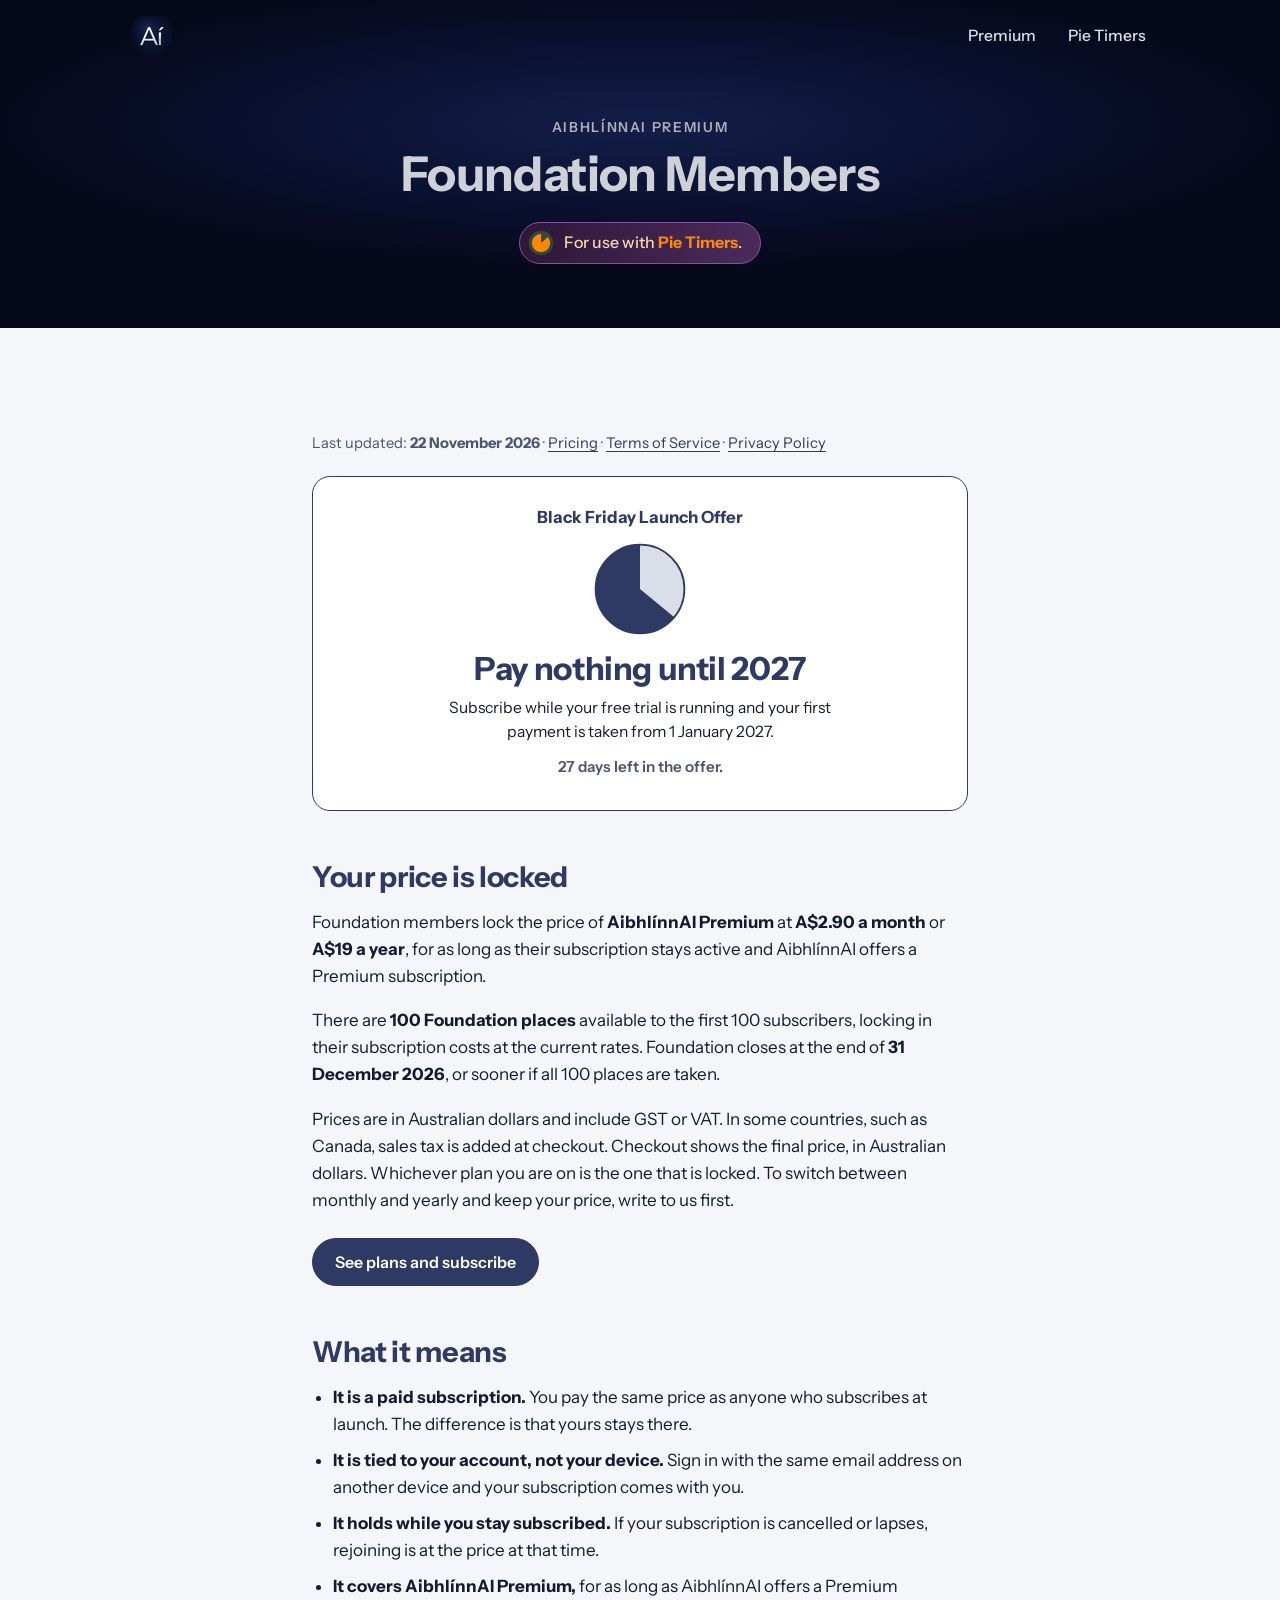
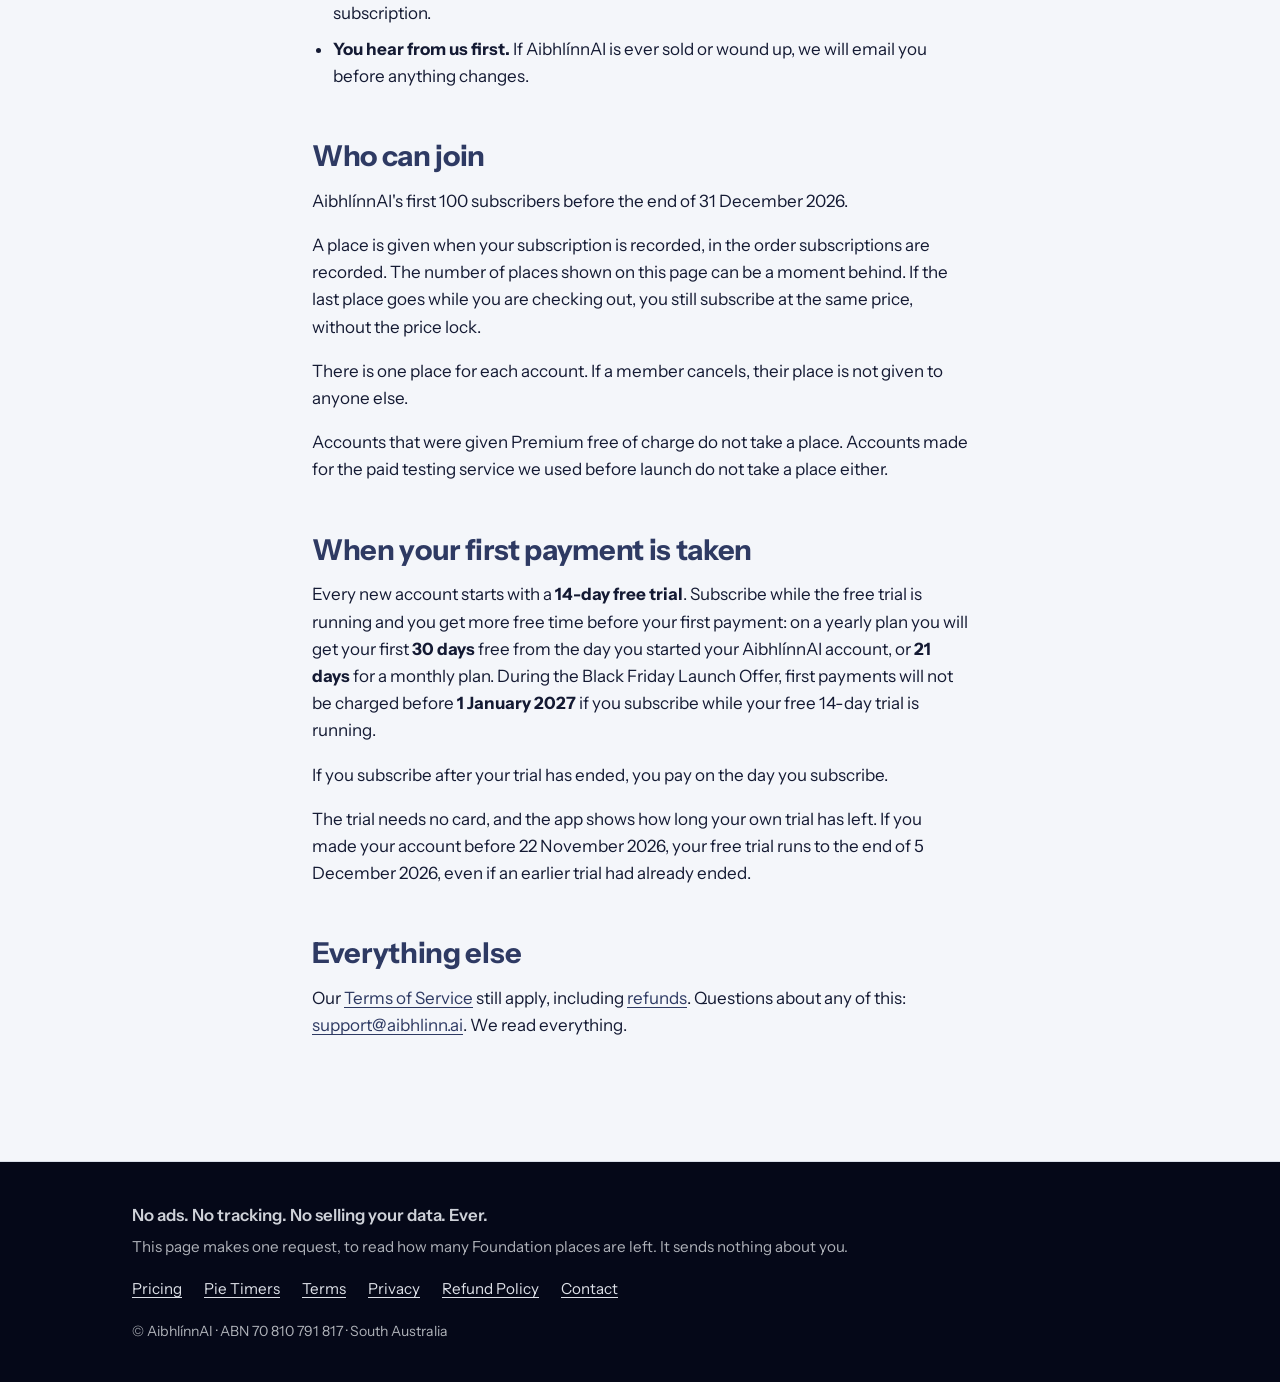
==== foundation.html @ 680a2323 "Foundation Members: the page moves here, in this site's branding The page that explains the Foundati" ====
<!DOCTYPE html>
<html lang="en-AU">
<head>
<meta charset="utf-8">
<meta name="viewport" content="width=device-width, initial-scale=1, viewport-fit=cover">
<title>Foundation Members | AibhlínnAI Premium</title>
<!-- The description carries no offer and no date, on purpose. Nothing can
     take a description down when an offer ends, so it must stay true
     without anyone touching it. The dated offer lives in the page, where
     foundation.js takes it down. -->
<meta name="description" content="Foundation members lock the price of AibhlínnAI Premium for as long as their subscription stays active. How the price lock works, who it is for, and when a first payment is taken.">
<link rel="canonical" href="https://premium.aibhlinn.ai/foundation.html">
<meta name="theme-color" content="#050818">
<meta name="color-scheme" content="light dark">
<link rel="icon" href="/favicon.ico" sizes="16x16 32x32 48x48">
<link rel="apple-touch-icon" href="/apple-touch-icon.png">
<link rel="stylesheet" href="/site.css">
<!-- Moved here from pietimers.aibhlinn.ai/foundation.html on 26 Nov 2026
     (Mal). The wording below is that page's, word for word. Not yet
     reviewed by a lawyer. Update "Last updated" if you change the terms. -->
</head>
<body>
<a class="skip" href="#main">Skip to content</a>

<header class="hero hero--slim">
  <nav class="bar wrap" aria-label="Main">
    <a class="brand" href="/" aria-label="AibhlínnAI Premium">
      <img src="/aibhlinn-mark-80.png" width="40" height="40" alt="">
    </a>
    <ul class="nav-links">
      <li><a href="/">Premium</a></li>
      <li><a href="https://pietimers.aibhlinn.ai/">Pie Timers</a></li>
    </ul>
  </nav>
  <div class="hero-body wrap">
    <p class="hero-eyebrow">AibhlínnAI Premium</p>
    <h1 class="premium-title">Foundation Members</h1>
    <p class="for-app">
      <svg viewBox="0 0 32 32" width="26" height="26" aria-hidden="true" focusable="false">
        <circle cx="16" cy="16" r="15" fill="#32493C"/>
        <path d="M16 16 24.39 8.73A11.1 11.1 0 1 1 16 4.9z" fill="#FF8A00"/>
      </svg>
      <span>For use with <strong>Pie Timers</strong>.</span>
    </p>
  </div>
</header>

<main id="main">
  <section class="section" aria-labelledby="locked-title">
    <div class="wrap narrow doc">
      <p class="doc-meta muted small">
        Last updated: <strong>22 November 2026</strong> ·
        <a href="/">Pricing</a> ·
        <a href="https://pietimers.aibhlinn.ai/terms.html">Terms of Service</a> ·
        <a href="https://pietimers.aibhlinn.ai/privacy.html">Privacy Policy</a>
      </p>

      <!-- The launch offer. foundation.js empties the pie across the offer
           and takes the hook and its condition down when the offer ends.
           Without JavaScript the card keeps the full pie and the caption
           written here. -->
      <div class="launch">
        <h2 class="launch-name">Black Friday Launch Offer</h2>
        <svg class="launch-pie" viewBox="-40 -40 80 80" aria-hidden="true" focusable="false">
          <circle class="launch-pie-base" r="37"/>
          <path class="launch-pie-left" id="launchPie" d="M 0 -37 A 37 37 0 1 1 0 37 A 37 37 0 1 1 0 -37 Z"/>
          <circle class="launch-pie-rim" r="37"/>
        </svg>
        <p class="launch-hook" id="launchHook">Pay nothing until 2027</p>
        <p class="launch-terms" id="launchTerms">Subscribe while your free trial
        is running and your first payment is taken from 1 January 2027.</p>
        <p class="launch-caption" id="launchCaption">The offer runs to the end of 31 December 2026.</p>
      </div>

      <h2 id="locked-title">Your price is locked</h2>
      <p>Foundation members lock the price of <strong>AibhlínnAI Premium</strong>
      at <strong>A$2.90 a month</strong> or <strong>A$19 a year</strong>, for as
      long as their subscription stays active and AibhlínnAI offers a Premium
      subscription.</p>
      <p>There are <strong>100 Foundation places</strong> available to the first
      100 subscribers, locking in their subscription costs at the current rates.
      Foundation closes at the end of <strong>31 December 2026</strong>, or
      sooner if all 100 places are taken.</p>
      <p id="foundationState" class="places" role="status" aria-live="polite" hidden></p>
      <p>Prices are in Australian dollars and include GST or VAT. In some countries,
      such as Canada, sales tax is added at checkout. Checkout shows the final
      price, in Australian dollars. Whichever plan
      you are on is the one that is locked. To switch between monthly and yearly
      and keep your price, write to us first.</p>

      <p class="actions"><a class="btn btn-primary" href="/">See plans and subscribe</a></p>

      <h2>What it means</h2>
      <ul class="doc-list">
        <li><strong>It is a paid subscription.</strong> You pay the same price as
        anyone who subscribes at launch. The difference is that yours stays
        there.</li>
        <li><strong>It is tied to your account, not your device.</strong> Sign in
        with the same email address on another device and your subscription comes
        with you.</li>
        <li><strong>It holds while you stay subscribed.</strong> If your
        subscription is cancelled or lapses, rejoining is at the price at that
        time.</li>
        <li><strong>It covers AibhlínnAI Premium,</strong> for as long as
        AibhlínnAI offers a Premium subscription.</li>
        <li><strong>You hear from us first.</strong> If AibhlínnAI is ever sold or
        wound up, we will email you before anything changes.</li>
      </ul>

      <h2>Who can join</h2>
      <p>AibhlínnAI's first 100 subscribers before the end of 31 December
      2026.</p>
      <p>A place is given when your subscription is recorded, in the order
      subscriptions are recorded. The number of places shown on this page can be a
      moment behind. If the last place goes while you are checking out, you still
      subscribe at the same price, without the price lock.</p>
      <p>There is one place for each account. If a member cancels, their place is
      not given to anyone else.</p>
      <p>Accounts that were given Premium free of charge do not take a place.
      Accounts made for the paid testing service we used before launch do not take
      a place either.</p>

      <h2>When your first payment is taken</h2>
      <p>Every new account starts with a <strong>14-day free trial</strong>.
      Subscribe while the free trial is running and you get more free time before
      your first payment: on a yearly plan you will get your first
      <strong>30 days</strong> free from the day you started your AibhlínnAI
      account, or <strong>21 days</strong> for a monthly plan. <span id="offerSentence">During
      the Black Friday Launch Offer, first payments will not be charged before
      <strong>1 January 2027</strong> if you subscribe while your free 14-day
      trial is running.</span></p>
      <p>If you subscribe after your trial has ended, you pay on the day you
      subscribe.</p>
      <p>The trial needs no card, and the app shows how long your own trial has
      left. If you made your account before 22 November 2026, your free trial
      runs to the end of 5 December 2026, even if an earlier trial had already
      ended.</p>

      <h2>Everything else</h2>
      <p>Our <a href="https://pietimers.aibhlinn.ai/terms.html">Terms of Service</a> still apply, including
      <a href="https://pietimers.aibhlinn.ai/terms.html#refunds">refunds</a>. Questions about any of this:
      <a href="mailto:support@aibhlinn.ai">support@aibhlinn.ai</a>.
      We read everything.</p>
    </div>
  </section>
</main>

<footer class="foot">
  <div class="wrap">
    <p class="promise">No ads. No tracking. No selling your data. Ever.</p>
    <p>This page makes one request, to read how many Foundation places are
    left. It sends nothing about you.</p>
    <nav class="foot-links" aria-label="Footer">
      <a href="/">Pricing</a>
      <a href="https://pietimers.aibhlinn.ai/">Pie Timers</a>
      <a href="https://pietimers.aibhlinn.ai/terms.html">Terms</a>
      <a href="https://pietimers.aibhlinn.ai/privacy.html">Privacy</a>
      <a href="https://pietimers.aibhlinn.ai/terms.html#refunds">Refund Policy</a>
      <a href="mailto:support@aibhlinn.ai">Contact</a>
    </nav>
    <p class="fine">© AibhlínnAI · ABN&nbsp;70&nbsp;810&nbsp;791&nbsp;817 · South Australia</p>
  </div>
</footer>

<script src="/foundation.js"></script>
</body>
</html>
---- site.css ----
/* ============================================================
   premium.aibhlinn.ai, where AibhlínnAI Premium is bought.
   Copied from the aibhlinn.ai repo's site.css; keep the two in step.
   ------------------------------------------------------------
   Colours come from brand/README.md and nowhere else:
     brand blue        #050818  grounds and dark surfaces
     blue on white     #2E3A63  the name and headings on light
     titanium          #CED1D8  the name and headings on dark,
                                with its sampled gradient stops
   The rule from that file holds here too: never the blue on dark,
   never the metal on white. The hero is always navy, because the
   logo artwork has its navy ground baked in. Everything below the
   hero follows the visitor's light or dark setting.

   Pie Timers' purple, green and orange appear only inside the Pie
   Timers card. They are that app's colours, not the suite's.
   ============================================================ */

/* Self-hosted, as in app/: no font CDN, no third-party request.
   Same files and subsets as app/styles.css. */
@font-face{
  font-family:'Instrument Sans';
  font-style:normal;
  font-weight:400 700;
  font-stretch:100%;
  font-display:swap;
  src:url('fonts/instrument-sans-latin.woff2') format('woff2');
  unicode-range:U+0000-00FF, U+0131, U+0152-0153, U+02BB-02BC, U+02C6, U+02DA, U+02DC, U+0304, U+0308, U+0329, U+2000-206F, U+20AC, U+2122, U+2191, U+2193, U+2212, U+2215, U+FEFF, U+FFFD;
}
@font-face{
  font-family:'Instrument Sans';
  font-style:normal;
  font-weight:400 700;
  font-stretch:100%;
  font-display:swap;
  src:url('fonts/instrument-sans-latin-ext.woff2') format('woff2');
  unicode-range:U+0100-02BA, U+02BD-02C5, U+02C7-02CC, U+02CE-02D7, U+02DD-02FF, U+0304, U+0308, U+0329, U+1D00-1DBF, U+1E00-1E9F, U+1EF2-1EFF, U+2020, U+20A0-20AB, U+20AD-20C0, U+2113, U+2C60-2C7F, U+A720-A7FF;
}

:root{
  color-scheme:light dark;

  /* Brand, fixed */
  --navy:        #050818;
  --navy-lift:   #0B1129;
  --navy-glow:   #141E48;   /* the light behind the monogram */
  --blue-on-white:#2E3A63;
  --ti-hi:       #F8FAFD;
  --ti-upper:    #DDE0E7;
  --ti:          #CED1D8;
  --ti-lower:    #AEB1B8;
  --ti-shadow:   #8E9199;
  --titanium:    linear-gradient(180deg, var(--ti-hi) 0%, var(--ti-upper) 30%, var(--ti) 60%, var(--ti-lower) 100%);

  /* Pie Timers, inside its own card only */
  --pt-purple:   #1C1024;
  --pt-purple-lift:#4B2A5A;
  --pt-forest:   #32493C;
  --pt-orange:   #FF8A00;

  /* Theme: light. Every text pair here clears 6.9:1. */
  --bg:          #F4F6FA;
  --surface:     #FFFFFF;
  --ink:         #141A33;
  --heading:     var(--blue-on-white);
  --muted:       #4B5470;
  --line:        #D9DEE8;
  --link:        var(--blue-on-white);
  --focus:       var(--blue-on-white);
  --btn-bg:      var(--blue-on-white);
  --btn-fg:      #FFFFFF;
  --btn-line:    var(--blue-on-white);

  --font: "Instrument Sans", "Aptos", "Segoe UI Variable Text", "Segoe UI", system-ui,
          -apple-system, "Helvetica Neue", Arial, sans-serif;
  --radius:      18px;
  --radius-sm:   12px;
  --wrap:        1080px;
  --gutter:      clamp(16px, 4vw, 32px);
  --shadow:      0 1px 2px rgba(5,8,24,.06), 0 10px 30px rgba(5,8,24,.08);
}

@media (prefers-color-scheme: dark){
  :root{
    --bg:        var(--navy);
    --surface:   var(--navy-lift);
    --ink:       var(--ti-upper);
    --heading:   var(--ti);
    --muted:     var(--ti-lower);
    --line:      #1C2445;
    --link:      var(--ti-upper);
    --focus:     var(--ti-hi);
    --btn-bg:    var(--titanium);
    --btn-fg:    var(--navy);
    --btn-line:  var(--ti-lower);
    --shadow:    0 1px 2px rgba(0,0,0,.4), 0 12px 32px rgba(0,0,0,.35);
  }
}

*,*::before,*::after{ box-sizing:border-box; }
html{ -webkit-text-size-adjust:100%; scroll-behavior:smooth; }
@media (prefers-reduced-motion: reduce){ html{ scroll-behavior:auto; } }
body{
  margin:0;
  background:var(--bg);
  color:var(--ink);
  font-family:var(--font);
  font-size:1.0625rem;
  line-height:1.6;
  text-rendering:optimizeLegibility;
}
img{ max-width:100%; height:auto; display:block; }
a{ color:var(--link); text-underline-offset:.18em; text-decoration-thickness:1px; }
a:hover{ text-decoration-thickness:2px; }
:focus-visible{ outline:3px solid var(--focus); outline-offset:3px; border-radius:6px; }
h1,h2,h3{ color:var(--heading); line-height:1.2; letter-spacing:-.012em; margin:0 0 .5em; }
h2{ font-size:clamp(1.75rem, 1.25rem + 2vw, 2.5rem); }
h3{ font-size:1.25rem; }
p{ margin:0 0 1em; }
code{ font-family:ui-monospace, "Cascadia Mono", Consolas, monospace; font-size:.92em; }

.wrap{ max-width:var(--wrap); margin:0 auto; padding:0 var(--gutter); }
.narrow{ max-width:720px; }

.skip{
  position:absolute; left:16px; top:-60px; z-index:10;
  background:var(--ti-hi); color:var(--navy);
  padding:10px 16px; border-radius:10px; font-weight:600;
}
.skip:focus{ top:16px; }

/* ───────────────────────── Hero, always navy ───────────────────────── */

.hero{
  --focus:var(--ti-hi);
  --link:var(--ti-upper);
  background:
    radial-gradient(ellipse 70% 60% at 50% 38%, var(--navy-glow) 0%, #0A1131 40%, var(--navy) 78%),
    var(--navy);
  color:var(--ti-upper);
  padding-bottom:clamp(48px, 8vw, 96px);
}
.bar{
  display:flex; align-items:center; justify-content:space-between; gap:16px;
  padding-top:16px; padding-bottom:16px;
}
.bar .brand{ display:inline-flex; border-radius:10px; }
.bar .brand img{ width:40px; height:40px; border-radius:10px; }
.nav-links{ display:flex; gap:clamp(12px, 3vw, 28px); list-style:none; margin:0; padding:0; }
.nav-links a{ color:var(--ti-upper); text-decoration:none; font-weight:500; font-size:.98rem; padding:6px 2px; }
.nav-links a:hover{ color:var(--ti-hi); text-decoration:underline; }

.hero-body{ text-align:center; padding-top:clamp(8px, 3vw, 24px); }
.hero-logo{ margin:0 auto; max-width:640px; }
/* The artwork carries its own navy, a shade off the page's. Fading its
   edges lets it sit in the page instead of on it, at any width. */
.hero-logo img{
  width:100%;
  -webkit-mask-image:radial-gradient(closest-side, #000 74%, transparent 100%);
          mask-image:radial-gradient(closest-side, #000 74%, transparent 100%);
}
.tagline{
  margin:clamp(4px, 1vw, 12px) auto 28px;
  font-size:clamp(1.6rem, 1.05rem + 2.6vw, 2.6rem);
  font-weight:600; letter-spacing:-.018em; line-height:1.15;
  color:var(--ti);
  background:var(--titanium);
  -webkit-background-clip:text; background-clip:text;
  -webkit-text-fill-color:transparent;
}
@media (forced-colors: active){ .tagline{ -webkit-text-fill-color:currentColor; background:none; } }
.lede{ max-width:52ch; margin:0 auto 28px; color:var(--ti-upper); font-size:clamp(1.05rem, 1rem + .35vw, 1.2rem); }

/* ───────────────────────── Buttons ───────────────────────── */

.actions{ display:flex; flex-wrap:wrap; gap:12px; }
.hero .actions{ justify-content:center; }
.btn{
  display:inline-flex; align-items:center; justify-content:center;
  min-height:48px; padding:12px 22px;
  border-radius:999px; border:1.5px solid transparent;
  font:inherit; font-weight:600; font-size:1rem; line-height:1.2;
  text-decoration:none; cursor:pointer;
}
.btn-primary{ background:var(--btn-bg); color:var(--btn-fg); border-color:var(--btn-line); }
.btn-primary:hover{ filter:brightness(1.08); text-decoration:none; }
.btn-ghost{ background:transparent; color:var(--link); border-color:currentColor; }
.btn-ghost:hover{ background:color-mix(in srgb, currentColor 8%, transparent); text-decoration:none; }
/* Brushed metal, for the navy hero in either theme. */
.btn-metal{
  background:var(--titanium); color:var(--navy); border-color:var(--ti-lower);
  box-shadow:inset 0 1px 0 rgba(255,255,255,.7), 0 6px 18px rgba(0,0,0,.35);
}
.btn-metal:hover{ filter:brightness(1.05); text-decoration:none; }

/* ───────────────────────── Sections ───────────────────────── */

.section{ padding:clamp(56px, 9vw, 104px) 0; }
.section + .section{ border-top:1px solid var(--line); }
.eyebrow{
  margin:0 0 6px; color:var(--muted);
  font-size:.82rem; font-weight:600; letter-spacing:.12em; text-transform:uppercase;
}
.intro{ max-width:60ch; color:var(--ink); }
.intro + .app-card{ margin-top:20px; }
.muted{ color:var(--muted); }

/* Pie Timers card */
.app-card{
  display:grid; grid-template-columns:1fr; overflow:hidden;
  background:var(--surface); border:1px solid var(--line);
  border-radius:var(--radius); box-shadow:var(--shadow);
  margin-top:28px;
}
@media (min-width:760px){ .app-card{ grid-template-columns:minmax(220px, 34%) 1fr; } }
.app-tile{
  display:grid; place-items:center; min-height:180px; padding:28px;
  background:radial-gradient(circle at 50% 45%, var(--pt-purple-lift) 0%, var(--pt-purple) 72%);
}
.app-tile svg{ width:clamp(112px, 22vw, 168px); height:auto; filter:drop-shadow(0 8px 18px rgba(0,0,0,.4)); }
.app-body{ padding:clamp(22px, 4vw, 40px); }
.app-body h3{ font-size:clamp(1.5rem, 1.2rem + 1vw, 1.9rem); margin-bottom:.2em; }
.app-tagline{ font-style:italic; color:var(--muted); margin-bottom:1em; }

.ticks{ list-style:none; margin:0 0 24px; padding:0; display:grid; gap:12px; }
.ticks li{ position:relative; padding-left:30px; }
/* A tiny Pie Timers pie: the same wedge as the app's own mark. */
.ticks li::before{
  content:""; position:absolute; left:0; top:.3em;
  width:16px; height:16px; border-radius:50%;
  background:conic-gradient(var(--pt-forest) 0 49deg, var(--pt-orange) 49deg 360deg);
  box-shadow:0 0 0 2.5px var(--pt-forest);
}
@media (prefers-color-scheme: dark){ .ticks li::before{ box-shadow:0 0 0 2.5px #4A6B56; } }

.next{
  margin-top:28px; padding:22px clamp(20px, 4vw, 32px);
  border:1.5px dashed var(--line); border-radius:var(--radius);
}
.next h3{ margin-bottom:.3em; }
.next p{ margin:0; }

/* Promise cards */
.grid{ display:grid; gap:18px; margin-top:28px; grid-template-columns:1fr; }
@media (min-width:640px){ .grid--four{ grid-template-columns:repeat(2, 1fr); } }
@media (min-width:760px){ .grid:not(.grid--four){ grid-template-columns:repeat(3, 1fr); } }
.card{
  background:var(--surface); border:1px solid var(--line);
  border-radius:var(--radius); padding:clamp(20px, 3vw, 28px);
}
.card p{ margin:0; }
.card .icon{
  display:grid; place-items:center; width:44px; height:44px; margin-bottom:14px;
  border-radius:12px; background:var(--bg); border:1px solid var(--line); color:var(--heading);
}
.card .icon svg{ width:22px; height:22px; }

/* Brand kit */
.kit{ display:grid; gap:18px; margin:28px 0 24px; grid-template-columns:1fr; }
@media (min-width:640px){ .kit{ grid-template-columns:2fr 1fr; } }
.kit figure{
  margin:0; background:var(--surface); border:1px solid var(--line);
  border-radius:var(--radius); overflow:hidden; display:flex; flex-direction:column;
}
.kit .art{ background:var(--navy); display:grid; place-items:center; flex:1; }
.kit .art img{ width:100%; }
.kit .art--mark img{ width:min(60%, 180px); border-radius:22px; margin:24px auto; }
.kit figcaption{ padding:14px 18px; display:flex; justify-content:space-between; gap:10px; flex-wrap:wrap; align-items:baseline; }
.kit figcaption a{ font-weight:600; }

.swatches{ list-style:none; margin:0 0 20px; padding:0; display:grid; gap:12px; grid-template-columns:1fr; }
@media (min-width:760px){ .swatches{ grid-template-columns:repeat(3, 1fr); } }
.swatches li{
  display:grid; grid-template-columns:48px 1fr; gap:4px 14px; align-items:center;
  background:var(--surface); border:1px solid var(--line); border-radius:var(--radius-sm); padding:12px;
}
.chip{ grid-row:span 2; width:48px; height:48px; border-radius:10px; background:var(--c); border:1px solid rgba(128,136,160,.45); }
.chip--metal{ background:var(--titanium); }
.swatches strong{ color:var(--heading); }
.swatches span.use{ grid-column:2; color:var(--muted); font-size:.92rem; }

/* Contact */
.email{ font-size:clamp(1.25rem, 1rem + 1.2vw, 1.7rem); font-weight:600; }

/* ───────────────────────── Footer ───────────────────────── */

.foot{
  --focus:var(--ti-hi);
  --link:var(--ti-upper);
  background:var(--navy); color:var(--ti-lower);
  border-top:1px solid var(--line);
  padding:40px 0 calc(40px + env(safe-area-inset-bottom));
  font-size:.95rem;
}
.foot a{ color:var(--link); }
.foot .promise{ color:var(--ti); font-weight:600; font-size:1.05rem; margin-bottom:.4em; }
.foot-links{ display:flex; flex-wrap:wrap; gap:8px 22px; margin:18px 0; }
.foot-social{ margin-top:-6px; }
.foot .fine{ margin:0; font-size:.88rem; }

/* ───────────────────────── 404 ───────────────────────── */

.lost{ min-height:100vh; min-height:100dvh; display:flex; flex-direction:column; }
.lost .hero-body{ flex:1; display:flex; flex-direction:column; justify-content:center; align-items:center; padding-bottom:48px; }
.lost .hero-body img{ width:96px; height:96px; border-radius:22px; margin-bottom:24px; }
.lost h1{ color:var(--ti); font-size:clamp(1.8rem, 1.2rem + 2.5vw, 2.6rem); }

.card p + p{ margin-top:.8em; }
.card-link a{ font-weight:600; }
/* The name is mixed case always, even inside an uppercase label
   (brand/README.md in pie-timers-app). */
.eyebrow .name{ text-transform:none; letter-spacing:.04em; }

/* Event card list. Plain disc bullets on purpose: .ticks belongs to
   the Pie Timers card only. Keep the default list-style, because
   list-style:none stops Safari and VoiceOver announcing a list. The
   bottom margin does the job of .card p + p, which cannot reach a
   paragraph that follows a list. */
.card-list{ margin:.4em 0 .8em; padding-left:1.25em; }
.card-list li + li{ margin-top:.25em; }

/* What we do: each card's link sits on the card's bottom edge, so the
   four links line up across a row however long each description is.
   Only these cards: the promise cards have no link. */
.grid--four .card{ display:flex; flex-direction:column; }
.grid--four .card .card-link{ margin-top:auto; padding-top:.8em; }

/* Brand kit: how to say the name, given its own line so it is easy to
   find, and spelt exactly as Mal gave it. */
.say{ margin:0 0 .4em; font-size:1.1rem; color:var(--ink); }
.say strong{ color:var(--heading); letter-spacing:.02em; }

/* ───────────────────────── Premium (/premium/) ───────────────────────── */

/* The steps are shown and hidden with the hidden attribute. Nothing below
   may override that, so it wins here outright. */
[hidden]{ display:none !important; }

.hero--slim{ padding-bottom:clamp(36px, 6vw, 64px); }
.premium-title{
  color:var(--ti); font-size:clamp(2rem, 1.3rem + 3vw, 3rem);
  margin:clamp(8px, 2vw, 20px) 0 .4em;
}

.plans{ display:grid; gap:16px; grid-template-columns:1fr; margin:20px 0; }
@media (min-width:560px){ .plans{ grid-template-columns:1fr 1fr; } }
.plan-card{
  background:var(--surface); border:1px solid var(--line);
  border-radius:var(--radius); padding:clamp(18px, 3vw, 26px);
}
.plan-card h3{ margin-bottom:.2em; }
.plan-price{ font-size:2rem; font-weight:700; color:var(--heading); margin:0 0 .3em; line-height:1.2; }
.plan-price span{ font-size:1rem; font-weight:500; color:var(--muted); }
.plan-card p:last-child{ margin:0; }

.offer{
  border:1.5px solid var(--heading); border-radius:var(--radius);
  padding:16px 20px; margin:0 0 16px; background:var(--surface);
}
.offer-head{ font-weight:700; font-size:1.2rem; color:var(--heading); margin:0 0 .3em; }
.offer p:last-child{ margin:0; }
.tax{ font-size:.95rem; }

.notice{
  border:1px solid var(--line); background:var(--surface);
  border-radius:var(--radius-sm); padding:14px 16px;
}

.step{
  background:var(--surface); border:1px solid var(--line);
  border-radius:var(--radius); padding:clamp(20px, 4vw, 32px); margin:28px 0 12px;
}
.step h2{ font-size:clamp(1.4rem, 1.1rem + 1.2vw, 1.8rem); }

.field{ display:grid; gap:6px; margin:0 0 14px; }
.field span{ font-weight:600; color:var(--heading); }
.field input{
  font:inherit; font-size:1.05rem; color:var(--ink); background:var(--bg);
  border:1.5px solid var(--line); border-radius:var(--radius-sm);
  padding:12px 14px; min-height:48px; width:100%; box-sizing:border-box;
}
.field input:focus-visible{ border-color:var(--focus); outline-offset:1px; }
#code{ letter-spacing:.2em; font-variant-numeric:tabular-nums; max-width:16ch; }

.typo{ margin:-4px 0 14px; }
.link-btn{
  font:inherit; color:var(--link); background:none; border:0; padding:0;
  text-decoration:underline; text-underline-offset:.18em; cursor:pointer;
}
.challenge{ margin:0 0 14px; min-height:65px; }

.btn:disabled{ opacity:.55; cursor:progress; }
.status{ min-height:1.6em; font-weight:600; margin:8px 0 20px; }
.status.is-error{ color:#B3261E; }
@media (prefers-color-scheme: dark){ .status.is-error{ color:#FFB4AB; } }
.small{ font-size:.92rem; }

/* Homepage: the Premium advert. */
.premium-ad{
  display:grid; gap:12px 24px; align-items:center; margin-top:24px;
  background:var(--surface); border:1.5px solid var(--heading);
  border-radius:var(--radius); padding:clamp(20px, 3vw, 28px);
}
@media (min-width:700px){ .premium-ad{ grid-template-columns:1fr auto; } }
.premium-ad h3{ margin:0 0 .2em; }
.premium-ad p{ margin:0; }

/* What Premium adds. */
.includes{ margin:0 0 .8em; padding-left:1.25em; display:grid; gap:.4em; }

/* ───────────────────────── Foundation (/foundation.html) ───────────────────────── */

/* The hero: which product this is, then the page, then the app it is for. */
.hero-eyebrow{
  margin:clamp(8px, 2vw, 20px) 0 0; color:var(--ti-lower);
  font-size:.86rem; font-weight:600; letter-spacing:.12em; text-transform:uppercase;
}
.hero-eyebrow + .premium-title{ margin-top:.15em; }
/* Pie Timers' own colours, on this chip only: its purple, its pie and
   its orange. Everything else on the page is the suite's navy and metal. */
.for-app{
  display:inline-flex; align-items:center; gap:10px; margin:0;
  padding:7px 18px 7px 8px; border-radius:999px;
  background:linear-gradient(90deg, #2E1838, var(--pt-purple-lift));
  border:1.5px solid #8A4DA5; color:#F6D7B0; font-size:1rem; font-weight:500;
}
.for-app svg{ flex:none; }
.for-app strong{ color:var(--pt-orange); font-weight:700; }

/* The page reads as a document: smaller headings than the sales page. */
.doc h2{ font-size:clamp(1.4rem, 1.1rem + 1.2vw, 1.8rem); margin-top:1.7em; }
.doc-meta{ margin-bottom:1.4em; }
.doc-list{ margin:0 0 1em; padding-left:1.25em; display:grid; gap:.5em; }
.doc .actions{ margin:1.4em 0 0; }
.places{ font-weight:700; color:var(--heading); }

/* The launch offer card. The pie is drawn in the suite's own colours:
   what is left of the offer in the heading colour, on a quiet plate. */
.launch{
  text-align:center; background:var(--surface);
  border:1.5px solid var(--heading); border-radius:var(--radius);
  padding:clamp(20px, 4vw, 30px);
}
.doc .launch-name{ margin:0 0 14px; font-size:1.05rem; letter-spacing:0; }
.launch-pie{ display:block; width:96px; height:96px; margin:0 auto; overflow:visible; }
.launch-pie-base{ fill:var(--line); }
.launch-pie-left{ fill:var(--heading); }
.launch-pie-rim{ fill:none; stroke:var(--heading); stroke-width:1.5; }
.launch-hook{
  margin:14px 0 0; font-size:clamp(1.3rem, 6vw, 2rem); line-height:1.15;
  font-weight:700; letter-spacing:-.012em; color:var(--heading); text-wrap:balance;
}
.launch-terms{ margin:8px auto 0; max-width:44ch; font-size:.98rem; line-height:1.5; }
.launch-caption{ margin:12px 0 0; font-size:.95rem; font-weight:600; color:var(--muted); }
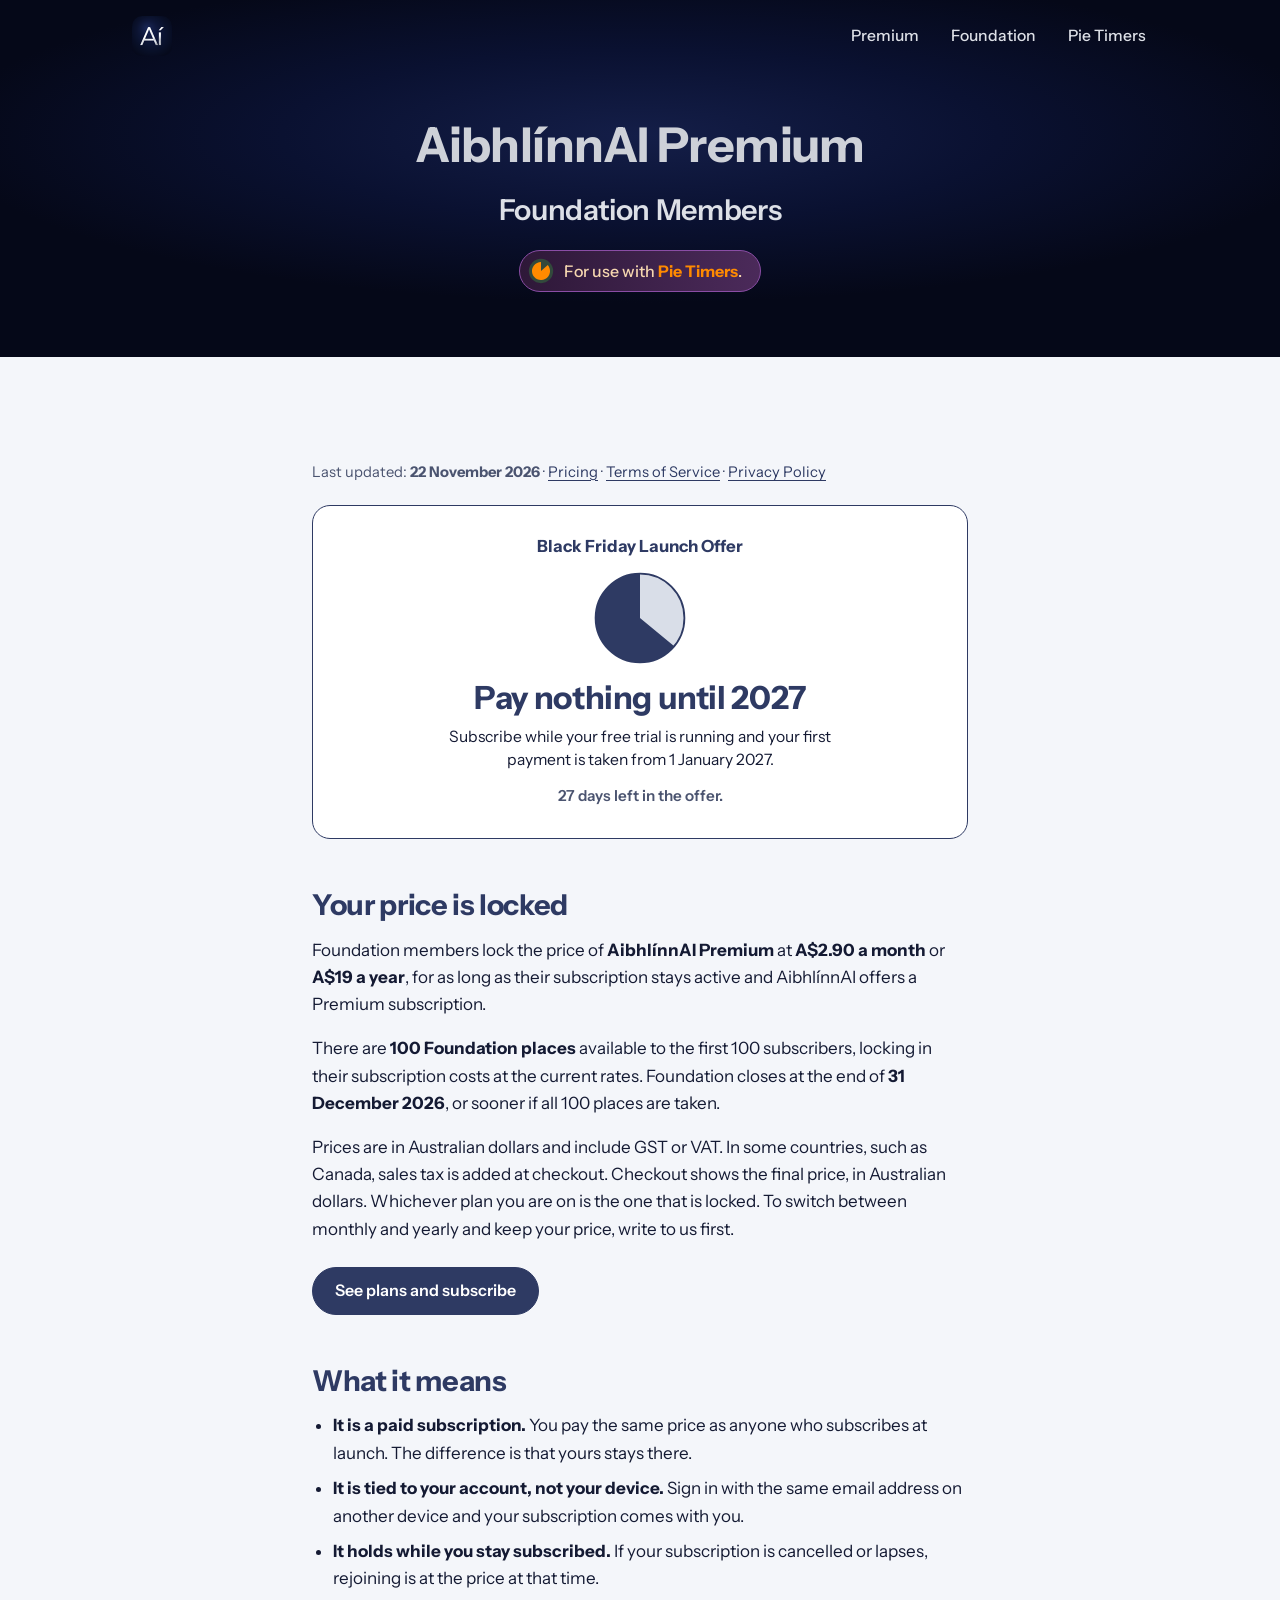
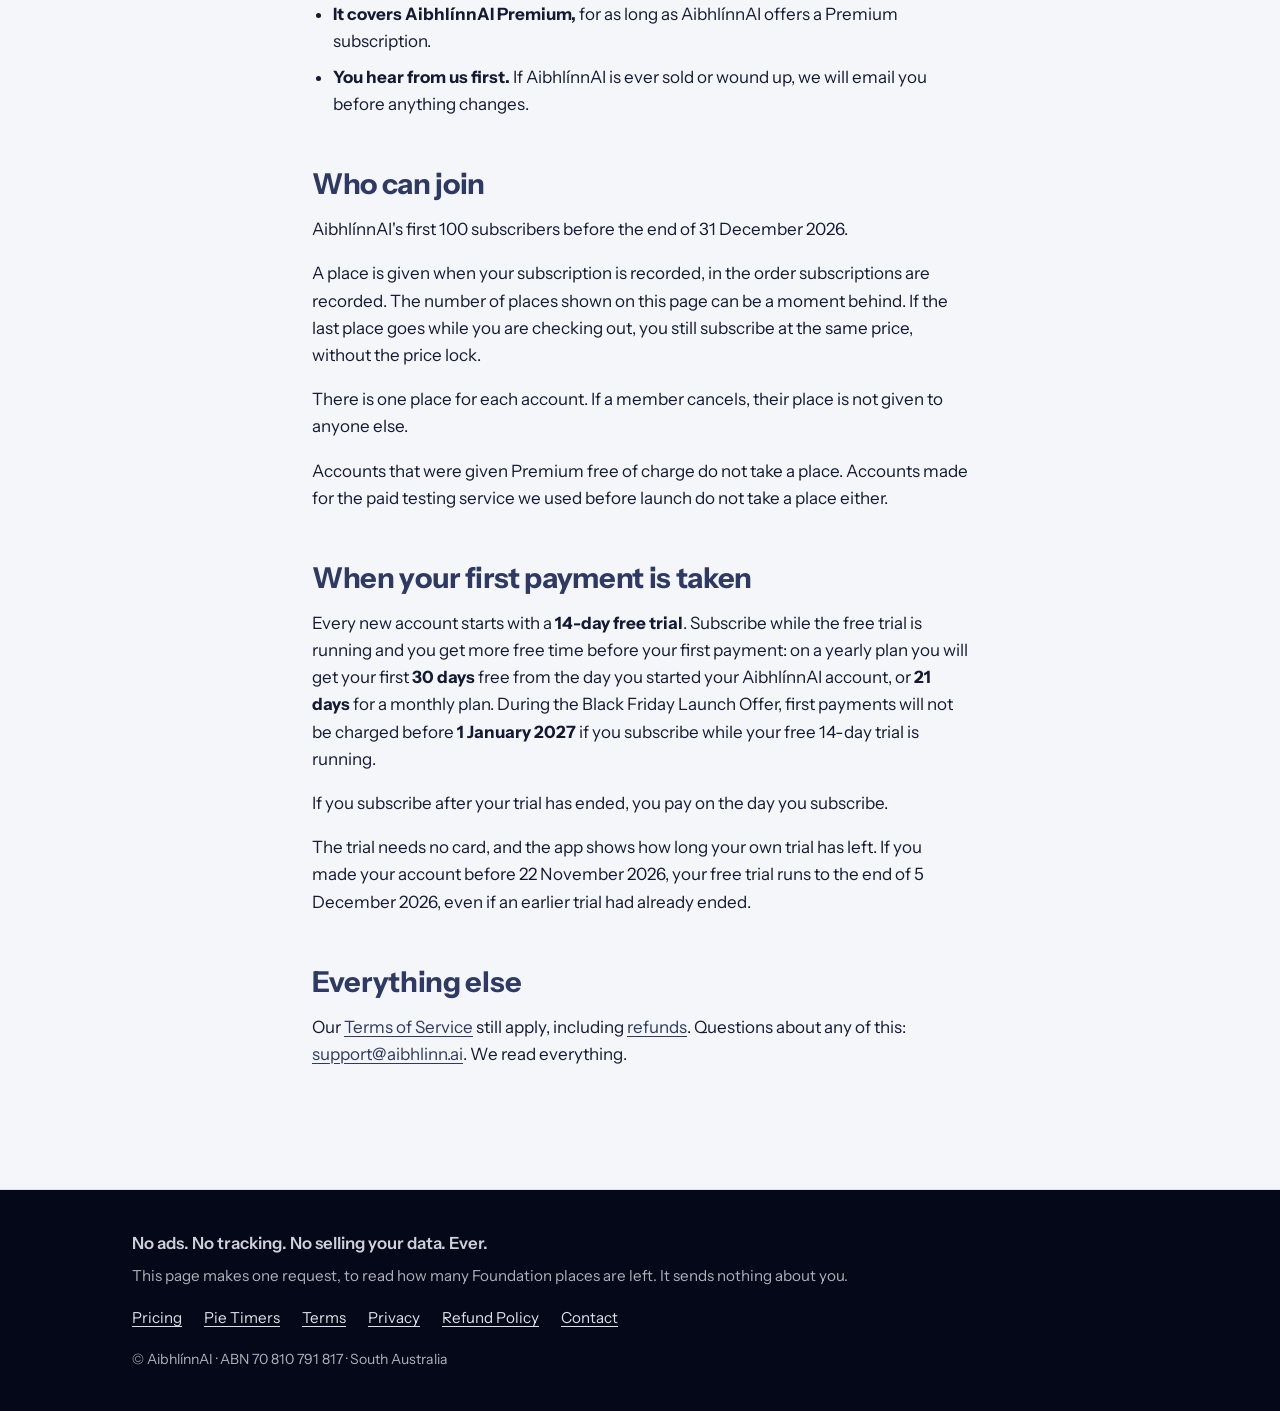
==== commit 7c6522d0: "Foundation page: the same name and menu at the top as the sales page Mal, 26 Nov 2026: the top of ea" ====
--- a/foundation.html
+++ b/foundation.html
@@ -29,12 +29,15 @@
     </a>
     <ul class="nav-links">
       <li><a href="/">Premium</a></li>
+      <li><a href="/foundation.html">Foundation</a></li>
       <li><a href="https://pietimers.aibhlinn.ai/">Pie Timers</a></li>
     </ul>
   </nav>
   <div class="hero-body wrap">
-    <p class="hero-eyebrow">AibhlínnAI Premium</p>
-    <h1 class="premium-title">Foundation Members</h1>
+    <!-- The same name, in the same place and size, as on the sales page.
+         There it is the page's h1. Here the h1 is the page's own title. -->
+    <p class="premium-title">AibhlínnAI Premium</p>
+    <h1 class="page-title">Foundation Members</h1>
     <p class="for-app">
       <svg viewBox="0 0 32 32" width="26" height="26" aria-hidden="true" focusable="false">
         <circle cx="16" cy="16" r="15" fill="#32493C"/>
--- a/site.css
+++ b/site.css
@@ -410,12 +410,14 @@
 
 /* ───────────────────────── Foundation (/foundation.html) ───────────────────────── */
 
-/* The hero: which product this is, then the page, then the app it is for. */
-.hero-eyebrow{
-  margin:clamp(8px, 2vw, 20px) 0 0; color:var(--ti-lower);
-  font-size:.86rem; font-weight:600; letter-spacing:.12em; text-transform:uppercase;
-}
-.hero-eyebrow + .premium-title{ margin-top:.15em; }
+/* The hero: the product's name exactly as the sales page shows it
+   (.premium-title, here on a paragraph, so it needs the heading's own
+   weight and spacing), then this page's title under it. */
+p.premium-title{ font-weight:700; line-height:1.2; letter-spacing:-.012em; }
+.page-title{
+  color:var(--ti-upper); font-weight:600;
+  font-size:clamp(1.35rem, 1.1rem + 1.2vw, 1.8rem); margin:0 0 .8em;
+}
 /* Pie Timers' own colours, on this chip only: its purple, its pie and
    its orange. Everything else on the page is the suite's navy and metal. */
 .for-app{
